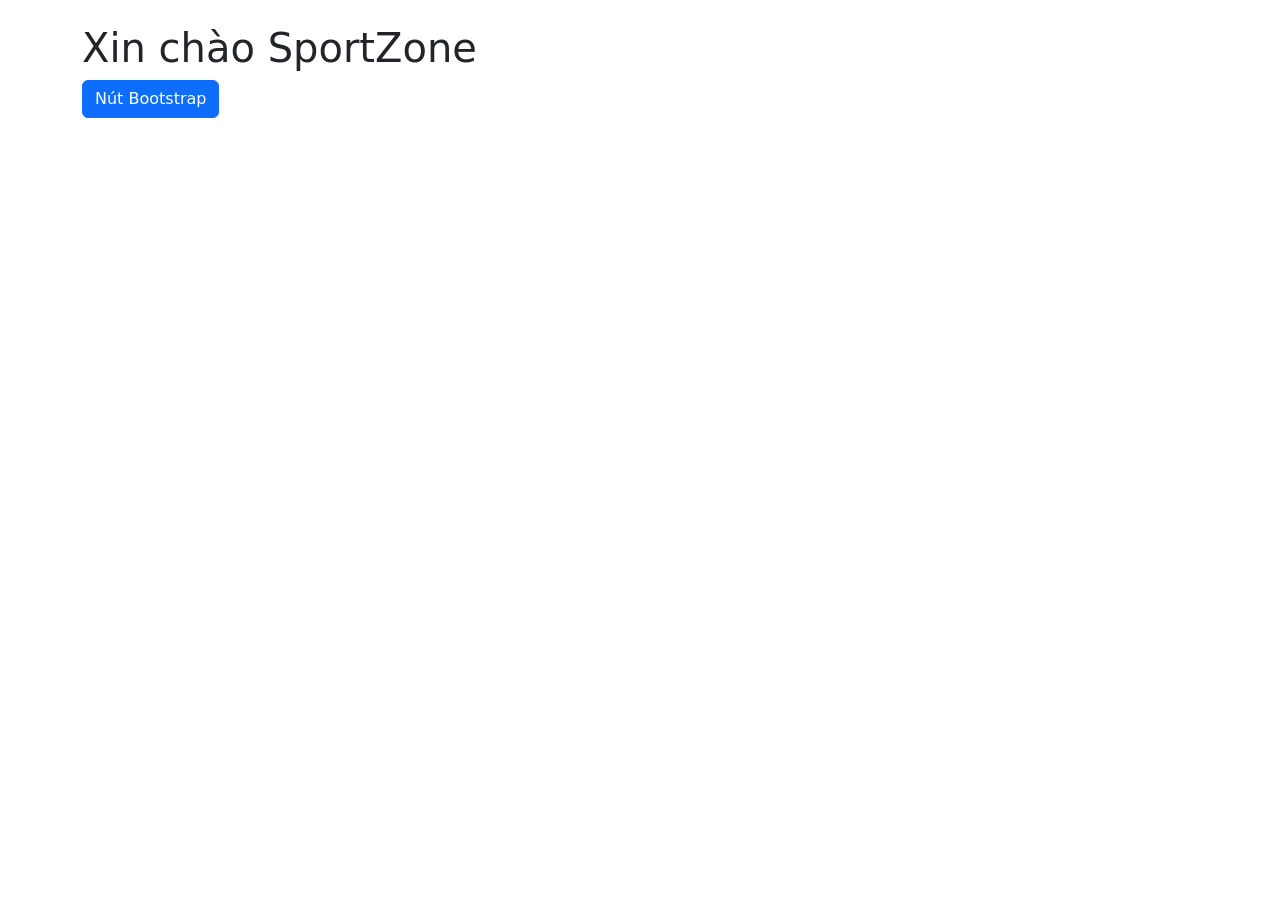
==== index.html @ f0fbcb9b "Create index.html" ====
<!DOCTYPE html>
<html lang="vi">
<head>
  <meta charset="utf-8">
  <meta name="viewport" content="width=device-width, initial-scale=1">
  <title>SportZone – Đồ thể thao</title>
  <link href="https://cdn.jsdelivr.net/npm/bootstrap@5.3.3/dist/css/bootstrap.min.css" rel="stylesheet">
  <link href="css/style.css" rel="stylesheet">
</head>
<body>
  <main class="container py-4">
    <h1>Xin chào SportZone</h1>
    <button class="btn btn-primary">Nút Bootstrap</button>
  </main>

   <script src="https://code.jquery.com/jquery-3.7.1.min.js"></script>
  <script src="https://cdn.jsdelivr.net/npm/bootstrap@5.3.3/dist/js/bootstrap.bundle.min.js"></script>
  <script src="js/products.js"></script>
  <script src="js/main.js"></script>
</body>
</html>
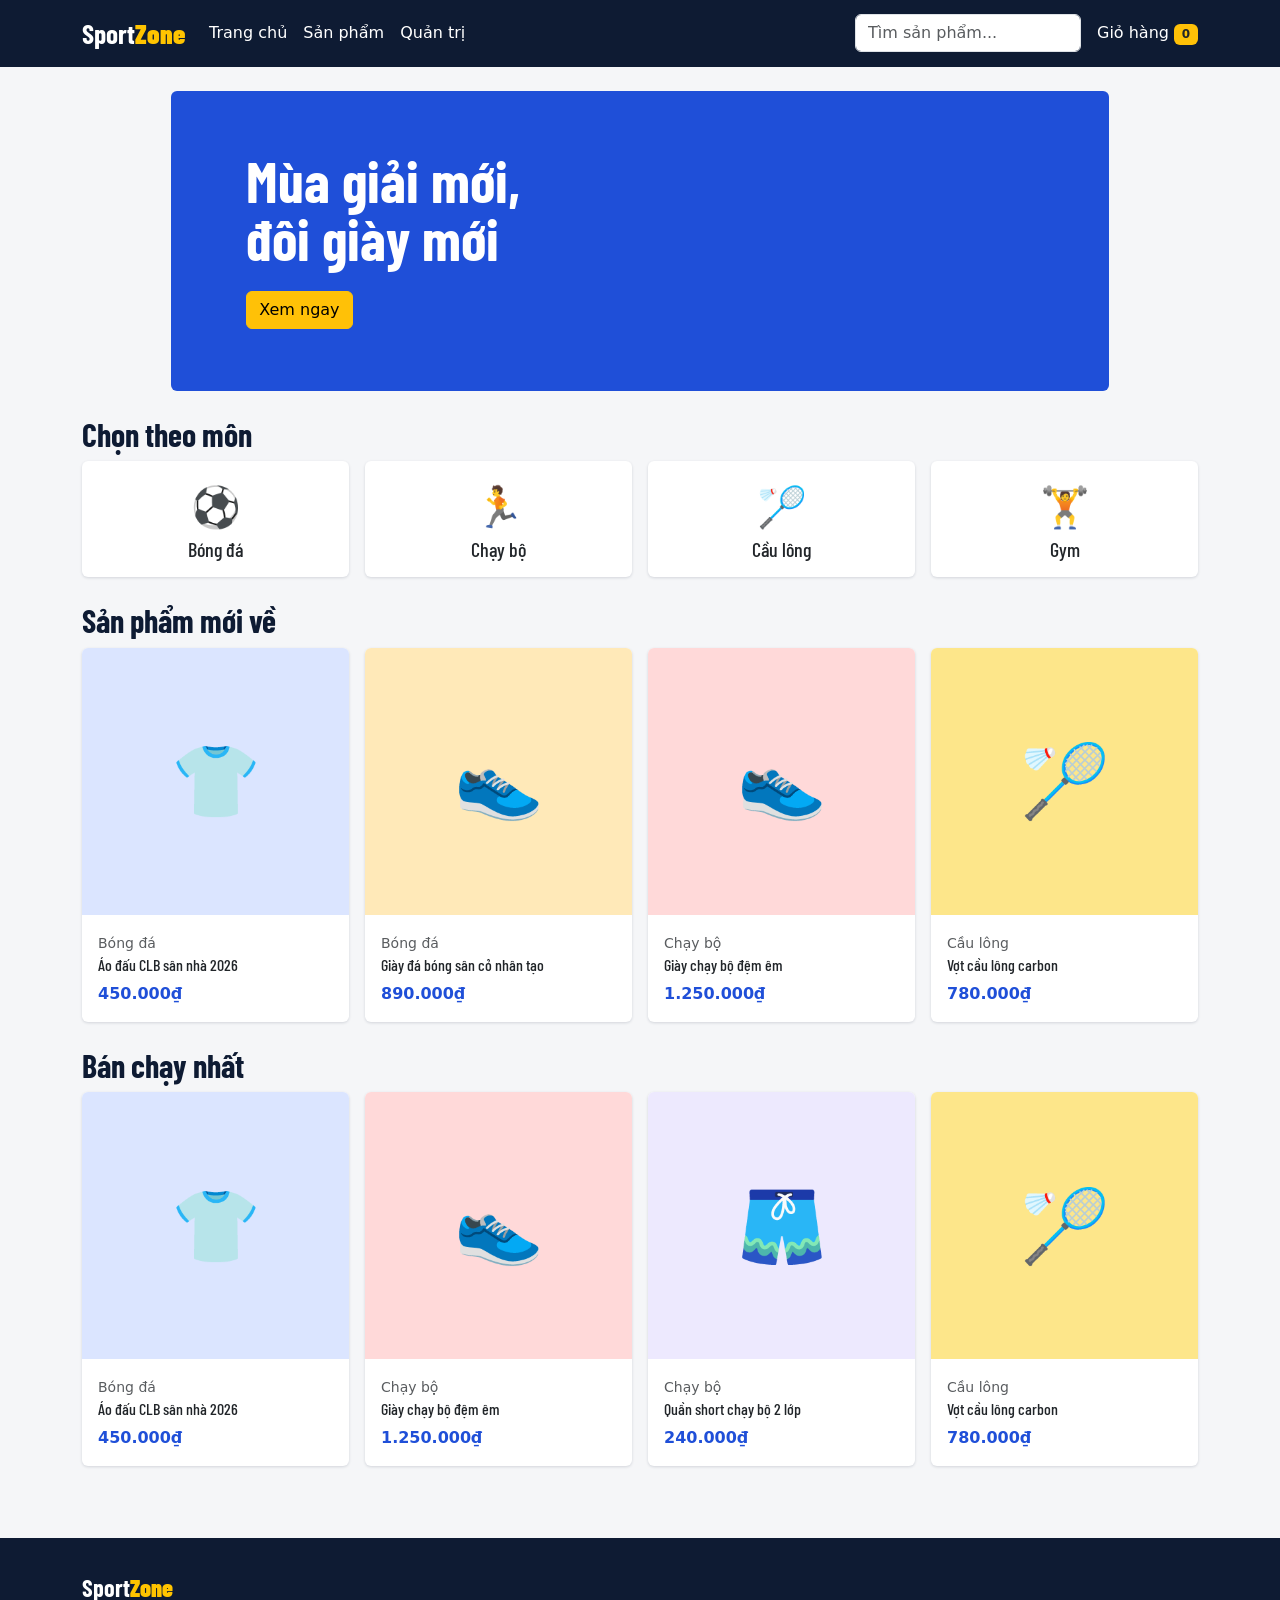
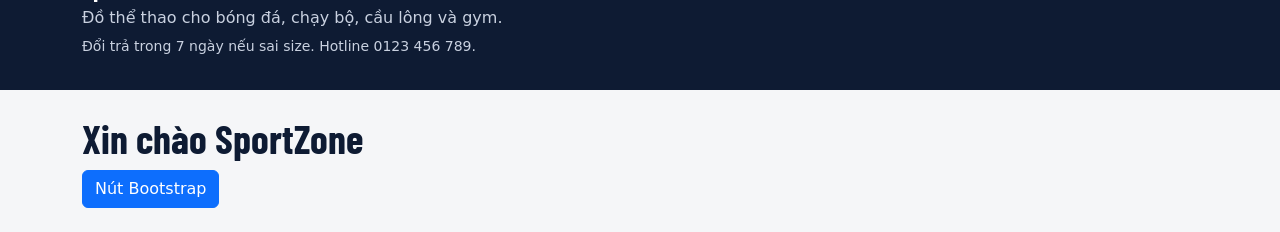
==== commit 011b6bc4: "Hoàn thành header, footer và trang chủ" ====
--- a/index.html
+++ b/index.html
@@ -5,9 +5,19 @@
   <meta name="viewport" content="width=device-width, initial-scale=1">
   <title>SportZone – Đồ thể thao</title>
   <link href="https://cdn.jsdelivr.net/npm/bootstrap@5.3.3/dist/css/bootstrap.min.css" rel="stylesheet">
+  <link href="https://fonts.googleapis.com/css2?family=Barlow+Condensed:wght@600;700&display=swap" rel="stylesheet">
   <link href="css/style.css" rel="stylesheet">
 </head>
-<body>
+<body data-page="home">
+  <header id="site-header"></header>
+  <main class="container py-4" id="app"></main>
+  <footer id="site-footer"></footer>
+
+  <script src="https://code.jquery.com/jquery-3.7.1.min.js"></script>
+  <script src="https://cdn.jsdelivr.net/npm/bootstrap@5.3.3/dist/js/bootstrap.bundle.min.js"></script>
+  <script src="js/products.js"></script>
+  <script src="js/main.js"></script>
+</body>
   <main class="container py-4">
     <h1>Xin chào SportZone</h1>
     <button class="btn btn-primary">Nút Bootstrap</button>
--- a/css/style.css
+++ b/css/style.css
@@ -0,0 +1,20 @@
+:root { --blue:#1f4fd8; --ink:#0e1b33; --sun:#ffc400; --chalk:#f5f6f8; }
+
+body { background: var(--chalk); color: var(--ink); }
+h1, h2, h3, .brand { font-family: 'Barlow Condensed', 'Arial Narrow', sans-serif; font-weight: 700; }
+
+.navbar { background: var(--ink); }
+.navbar .nav-link, .brand { color: #fff !important; }
+.brand { font-size: 1.7rem; }
+.brand b { color: var(--sun); }
+
+.card { border: 0; border-radius: 6px; overflow: hidden; box-shadow: 0 1px 3px rgba(14,27,51,.15); }
+.pic { aspect-ratio: 1/1; display: flex; align-items: center; justify-content: center; font-size: 4.5rem; }
+.price { color: var(--blue); }
+.btn-main { background: var(--blue); color: #fff; border: 0; }
+.btn-main:hover { background: #173fb0; color: #fff; }
+
+.slide { height: 300px; display: flex; flex-direction: column; justify-content: center; padding: 0 8%; color: #fff; }
+.slide h1 { font-size: clamp(2rem, 6vw, 3.6rem); max-width: 12ch; line-height: 1; }
+
+footer { background: var(--ink); color: #c9d1e0; margin-top: 3rem; padding: 2rem 0; }
